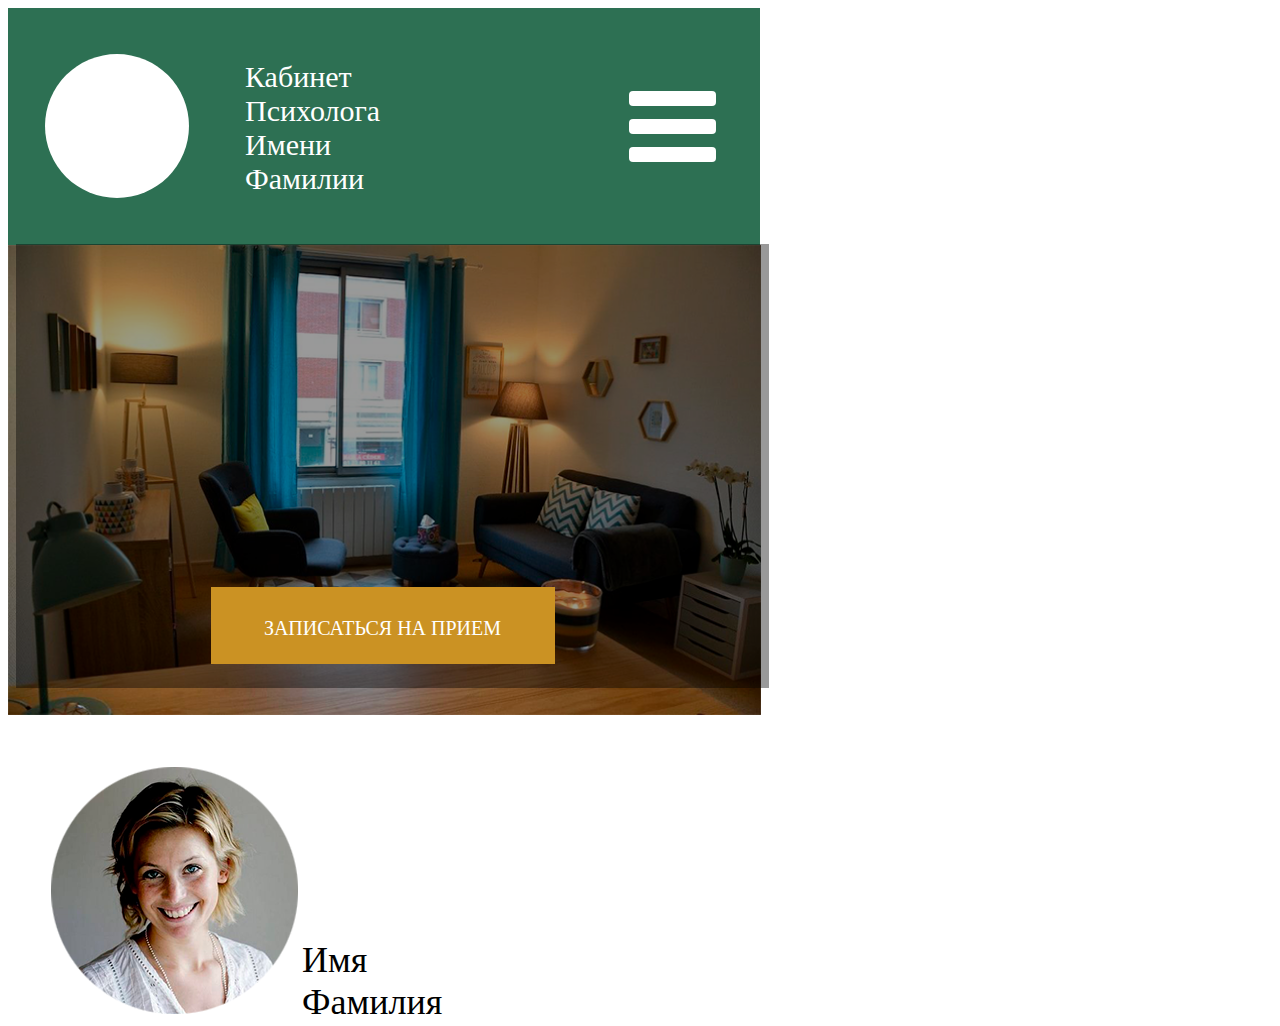
==== HW2 psycologist/psycologist.html @ 1d77afd2 "Add files via upload" ====
<!DOCTYPE html>
<html lang="en">
<head>
    <meta charset="UTF-8">
    <meta http-equiv="X-UA-Compatible" content="IE=edge">
    <meta name="viewport" content="width=device-width, initial-scale=1.0">
    <title>Психолог</title>
    <link rel="stylesheet" href="./style.css">
</head>
<body lang="ru">
    <div class="header">
        <div class="circle"></div>
       <p class="title"> Кабинет <br>
        Психолога <br>
        Имени <br>
        Фамилии <br> </p>
        <div class="rect1"></div>
        <div class="rect2"></div>
        <div class="rect3"></div>
    </div>
    <div>
        <img class="office" src="./img/img1.png" alt="Кабинет">
    </div>
    <div class="container2"></div>
    <button class="btn1">ЗАПИСАТЬСЯ НА ПРИЕМ</button>
     <div>
        <img class="photo" src="./img/img2.png" alt="Фото"> 
        <p class="name">Имя Фамилия</p>
    </div>
</body>
</html>
---- HW2 psycologist/style.css ----
.header {
    position: absolute;
    width: 752px;
    height: 237px;
    background: rgba(45, 112, 83, 1)
}
.title {
    position: absolute;
    width: 134px;
    height: 131px;
    font-family: "adobeinvisfont";
    font-size: 30px;
    font-weight: 400;
    font-style: normal;
    text-align: left;
    color: #FFFFFF;
    margin: 52px 380px 52px 237px;
    @font-face {
        font-family: MyriadPro;
        src: url('../fonts/MyriadPro-Regular.woff'), url('../fonts/MyriadPro-Regular.eot'); 
    }
}
.circle {
    position: absolute;
    width: 144px;
    height: 144px;
    background: rgba(255, 255, 255, 1);
    border-radius: 72px;
    margin: 46px 571px 47px 37px;
}
.rect1 {
    position: absolute;
    width: 87px;
    height: 15px;
    background: rgba(255, 255, 255, 1);
    margin: 83px 44px 139px 621px;
    border-radius: 4px;
}
.rect2 {
    position: absolute;
    width: 87px;
    height: 15px;
    background: rgba(255, 255, 255, 1);
    margin: 111px 44px 111px 621px;
    border-radius: 4px;
}
.rect3 {
    position: absolute;
    width: 87px;
    height: 15px;
    background: rgba(255, 255, 255, 1);
    margin: 139px 44px 83px 621px;
    border-radius: 4px;
}
.container2{
    position: absolute;
    width: 753px;
    height: 444px;
    opacity: 0.40;
    margin-top: 236px;
    margin-left: 8px;
    background: rgba(0, 0, 0, 1)
}
.office{
    position: absolute;
    width: 753px;
    height: 470px;
    margin-top: 237px;
}
.btn1{
    position: absolute;
    width: 344px;
    height: 77px;
    background: rgba(203, 146, 35, 1);
    margin: 579px 213px 25px 203px;
    border: 0;
    font-family: adobeinvisfont;
    font-size: 20px;
    font-weight: 400;
    text-align: center;
    color: #FFFFFF;
    padding: 30px 47px 30px 46px;
}
.photo{
    margin-top: 759px;
    margin-left: 43px;
}
.name{
    width: 210px;
    height: 27px;
    font-size: 36px;
    font-weight: 400;
    font-style: normal;
    color: #000000;
    margin-top: 129px;
    display: inline-block;
}
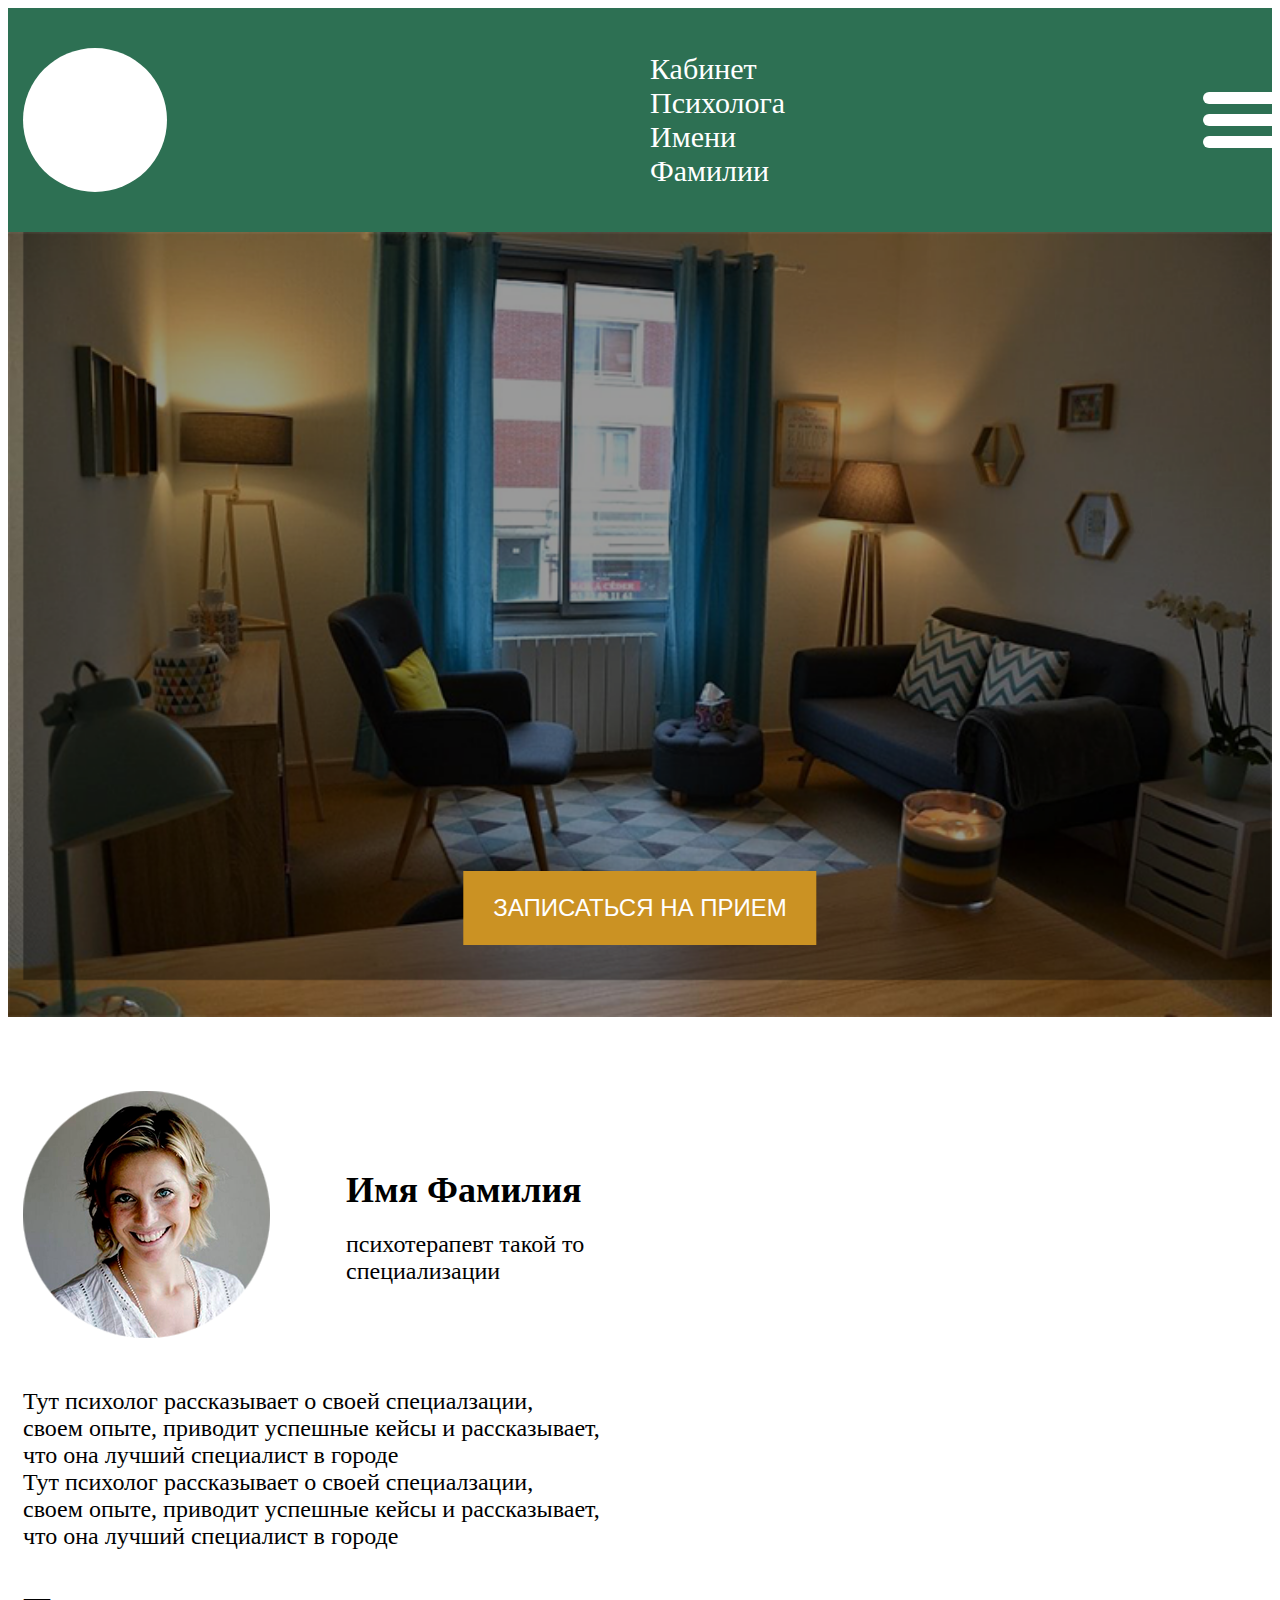
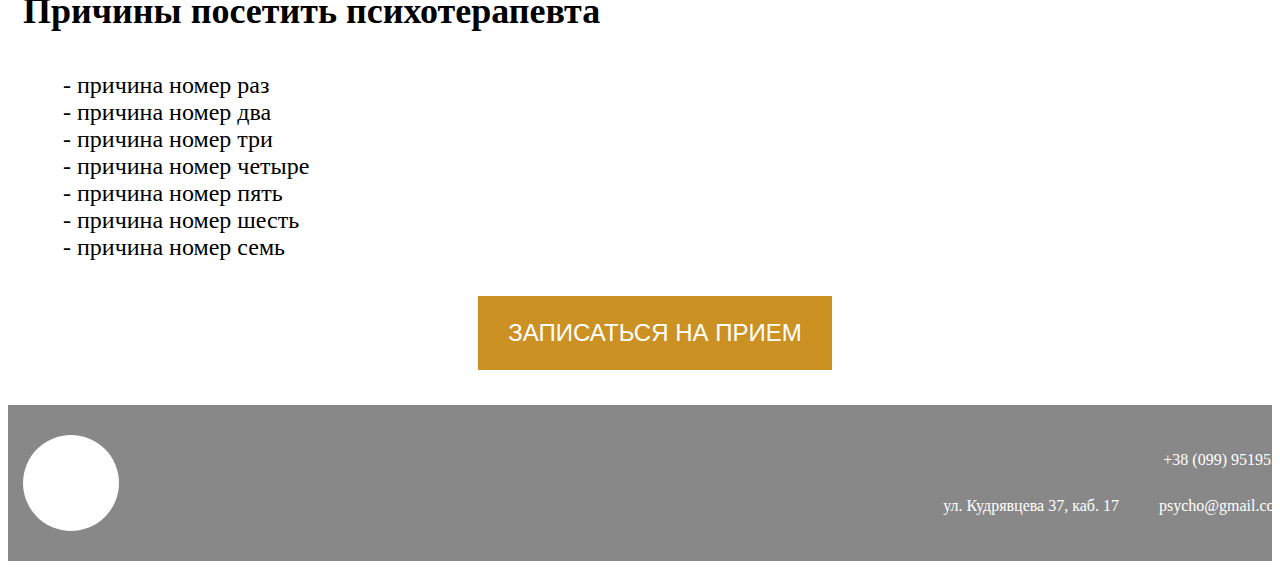
==== commit 14568085: "Add files via upload" ====
--- a/HW2 psycologist/psycologist.html
+++ b/HW2 psycologist/psycologist.html
@@ -8,24 +8,94 @@
     <link rel="stylesheet" href="./style.css">
 </head>
 <body lang="ru">
+   
     <div class="header">
-        <div class="circle"></div>
-       <p class="title"> Кабинет <br>
-        Психолога <br>
-        Имени <br>
-        Фамилии <br> </p>
-        <div class="rect1"></div>
-        <div class="rect2"></div>
-        <div class="rect3"></div>
+        <div class="container">
+            <div class="header_inner">
+                <div class="circle"></div>
+                <div class="header_text"> 
+                Кабинет Психолога Имени Фамилии 
+                </div>
+                <div class="header_lines">
+                    <span class="header_lines header_lines_item"></span>
+                    <span class="header_lines_item header_lines_item-second"></span>
+                    <span class="header_lines_item header_lines_item-third"></span>
+                </div>
+            </div>  
+        </div>
     </div>
-    <div>
-        <img class="office" src="./img/img1.png" alt="Кабинет">
+    
+    
+    <div class="appoint">
+        <img class="appoint_room" src="./img/room.png" alt="Кабинет">
+        <button class="appoint_btn" type="button">ЗАПИСАТЬСЯ НА ПРИЕМ</button>
     </div>
-    <div class="container2"></div>
-    <button class="btn1">ЗАПИСАТЬСЯ НА ПРИЕМ</button>
-     <div>
-        <img class="photo" src="./img/img2.png" alt="Фото"> 
-        <p class="name">Имя Фамилия</p>
+
+
+    <div class="info">
+        <div class="container">
+            
+            <div class="info_group">
+                <img class="info_img" src="./img/img2.png">
+
+                <div class="info_text">
+                    <h1 class="info_title">Имя Фамилия</h1>
+                    <div class="info_add">психотерапевт такой то специализации</div>
+                </div>
+            </div>
+            <p class="info_p">
+                Тут психолог рассказывает о своей специалзации, <br>
+                своем опыте, приводит успешные кейсы и рассказывает, <br>
+                что она лучший специалист в городе <br>
+                Тут психолог рассказывает о своей специалзации, <br>
+                своем опыте, приводит успешные кейсы и рассказывает, <br>
+                что она лучший специалист в городе
+            </p>
+        </div>
+    </div>
+    <div class="reasons">
+        <div class="container">
+
+            <h1 class="reasons_title">Причины посетить психотерапевта</h1>
+
+            <ul class="reasons_items">
+                <li>- причина номер раз</li>
+                <li>- причина номер два</li>
+                <li>- причина номер три</li>
+                <li>- причина номер четыре</li>
+                <li>- причина номер пять</li>
+                <li>- причина номер шесть</li>
+                <li>- причина номер семь</li>
+            </ul>
+
+            <div class="reasons_btn_div">
+                <button class="reasons_btn" type="button">Записаться на прием</button>
+            </div>
+
+        </div>
+    </div>
+    <div class="footer">
+        <div class="container">
+
+            <div class="footer_inner">
+                
+                <img class="footer_img" src="./img/img01.png">
+
+                <div class="footer_links">
+                    <a class="footer_link_numb" href="tel:+380999519551">+38 (099) 9519551</a>
+
+                    <div class="footer_links_div">
+                        <a class="footer_link_st" href="#">ул. Кудрявцева 37, каб. 17</a>
+                        <a class="footer_link_ema" href="mailto:psycho@gmail.com">psycho@gmail.com</a>
+                    </div>
+                </div>
+            
+            </div>
+
+        </div>
     </div>
 </body>
-</html>+</html>
+
+    
+        --- a/HW2 psycologist/style.css
+++ b/HW2 psycologist/style.css
@@ -1,97 +1,150 @@
+.container {
+    width: 100%;
+    max-width: 1350px;
+    padding: 0 15px;
+    margin: 0 auto;
+}
 .header {
-    position: absolute;
-    width: 752px;
-    height: 237px;
+    padding: 40px 0;
     background: rgba(45, 112, 83, 1)
 }
-.title {
-    position: absolute;
-    width: 134px;
-    height: 131px;
-    font-family: "adobeinvisfont";
-    font-size: 30px;
-    font-weight: 400;
-    font-style: normal;
-    text-align: left;
-    color: #FFFFFF;
-    margin: 52px 380px 52px 237px;
-    @font-face {
-        font-family: MyriadPro;
-        src: url('../fonts/MyriadPro-Regular.woff'), url('../fonts/MyriadPro-Regular.eot'); 
-    }
+.header_inner {
+    display: flex;
+    justify-content: space-between;
+    align-items: center;
+}
+.header_info {
+    display: flex;
+    align-items: center;
 }
 .circle {
-    position: absolute;
     width: 144px;
     height: 144px;
     background: rgba(255, 255, 255, 1);
-    border-radius: 72px;
-    margin: 46px 571px 47px 37px;
+    border-radius: 50%;
 }
-.rect1 {
-    position: absolute;
-    width: 87px;
-    height: 15px;
-    background: rgba(255, 255, 255, 1);
-    margin: 83px 44px 139px 621px;
-    border-radius: 4px;
+.header_text {
+    width: 100%;
+    max-width: 140px;
+    height: auto;
+    font-size: 30px;
+    color: #fff;
+    margin-left: 70px;
 }
-.rect2 {
-    position: absolute;
-    width: 87px;
-    height: 15px;
-    background: rgba(255, 255, 255, 1);
-    margin: 111px 44px 111px 621px;
-    border-radius: 4px;
+.header_lines{
+    border: 0;
+    outline: 0;
+    background: 0;
 }
-.rect3 {
-    position: absolute;
-    width: 87px;
-    height: 15px;
-    background: rgba(255, 255, 255, 1);
-    margin: 139px 44px 83px 621px;
-    border-radius: 4px;
+.header_lines_item{
+    display: block;
+    width: 84px;
+    height: 12px;
+    border-radius: 15px;
+    background-color: #fff;
 }
-.container2{
-    position: absolute;
-    width: 753px;
-    height: 444px;
-    opacity: 0.40;
-    margin-top: 236px;
-    margin-left: 8px;
-    background: rgba(0, 0, 0, 1)
+.header_lines_item-second{
+    margin-top: 10px;
 }
-.office{
-    position: absolute;
-    width: 753px;
-    height: 470px;
-    margin-top: 237px;
+.header_lines_item-third{
+    margin-top: 10px;
 }
-.btn1{
-    position: absolute;
-    width: 344px;
-    height: 77px;
+
+.appoint {
+    position: relative;
+}
+.appoint_room {
+    width: 100%;
+    height: auto;
+}
+.appoint_btn {
+    position: absolute ;
+    top: 81%;
+    left: 50%;
+    outline: 0;
+    cursor: pointer;
+    z-index: 1;
+    transform: translateX(-50%);
+    text-transform: uppercase;
+    border: 0;
     background: rgba(203, 146, 35, 1);
-    margin: 579px 213px 25px 203px;
+    font-size: 24px;
+    color: #FFFFFF;
+    padding: 23px 30px;
+}
+.info{
+    margin-top: 70px;
+}
+.info_group {
+    display: flex; 
+    align-items: center;
+}
+.info_text {
+    margin-left: 76px;
+}
+.info_title {
+    font-size: 36px;
+    margin-bottom: 20px;
+}
+.info_add{
+    font-size: 24px;
+    width: 245px;
+    height: auto;
+}
+.info_p {
+    font-size: 24px;
+    margin-top: 50px;
+}
+.reasons_title {
+    font-size: 36px;
+    margin: 40px 0;
+}
+.reasons_items{
+    font-size: 24px;
+    margin-bottom: 35px;
+    list-style-type: none;
+}
+.reasons_btn_div{
+    display: flex;
+    justify-content: center;
+    margin-bottom: 35px;
+}
+.reasons_btn {
     border: 0;
-    font-family: adobeinvisfont;
-    font-size: 20px;
-    font-weight: 400;
-    text-align: center;
-    color: #FFFFFF;
-    padding: 30px 47px 30px 46px;
+    outline: 0;
+    cursor: pointer;
+    background: #cb9123;
+    font-size: 24px;
+    color: #fff;
+    text-transform: uppercase;
+    padding: 23px 30px;
 }
-.photo{
-    margin-top: 759px;
-    margin-left: 43px;
+.footer {
+    background-color: #888888;
+    padding: 30px 0;
 }
-.name{
-    width: 210px;
-    height: 27px;
-    font-size: 36px;
-    font-weight: 400;
-    font-style: normal;
-    color: #000000;
-    margin-top: 129px;
-    display: inline-block;
+.footer_inner {
+    display: flex;
+    justify-content: space-between;
+    align-items: center;
+}
+.footer_img {
+    width: 96px;
+    height: 96px;
+    border-radius: 50%;
+}
+.footer_link_numb {
+    text-decoration: none;
+    color: #fff;
+    float: right;
+}
+.footer_links_div {
+    margin-top: 46px;
+}
+.footer_links_div a{
+    text-decoration: none;
+    color: #fff;
+}
+.footer_link_st {
+    margin-right: 36px;
 }